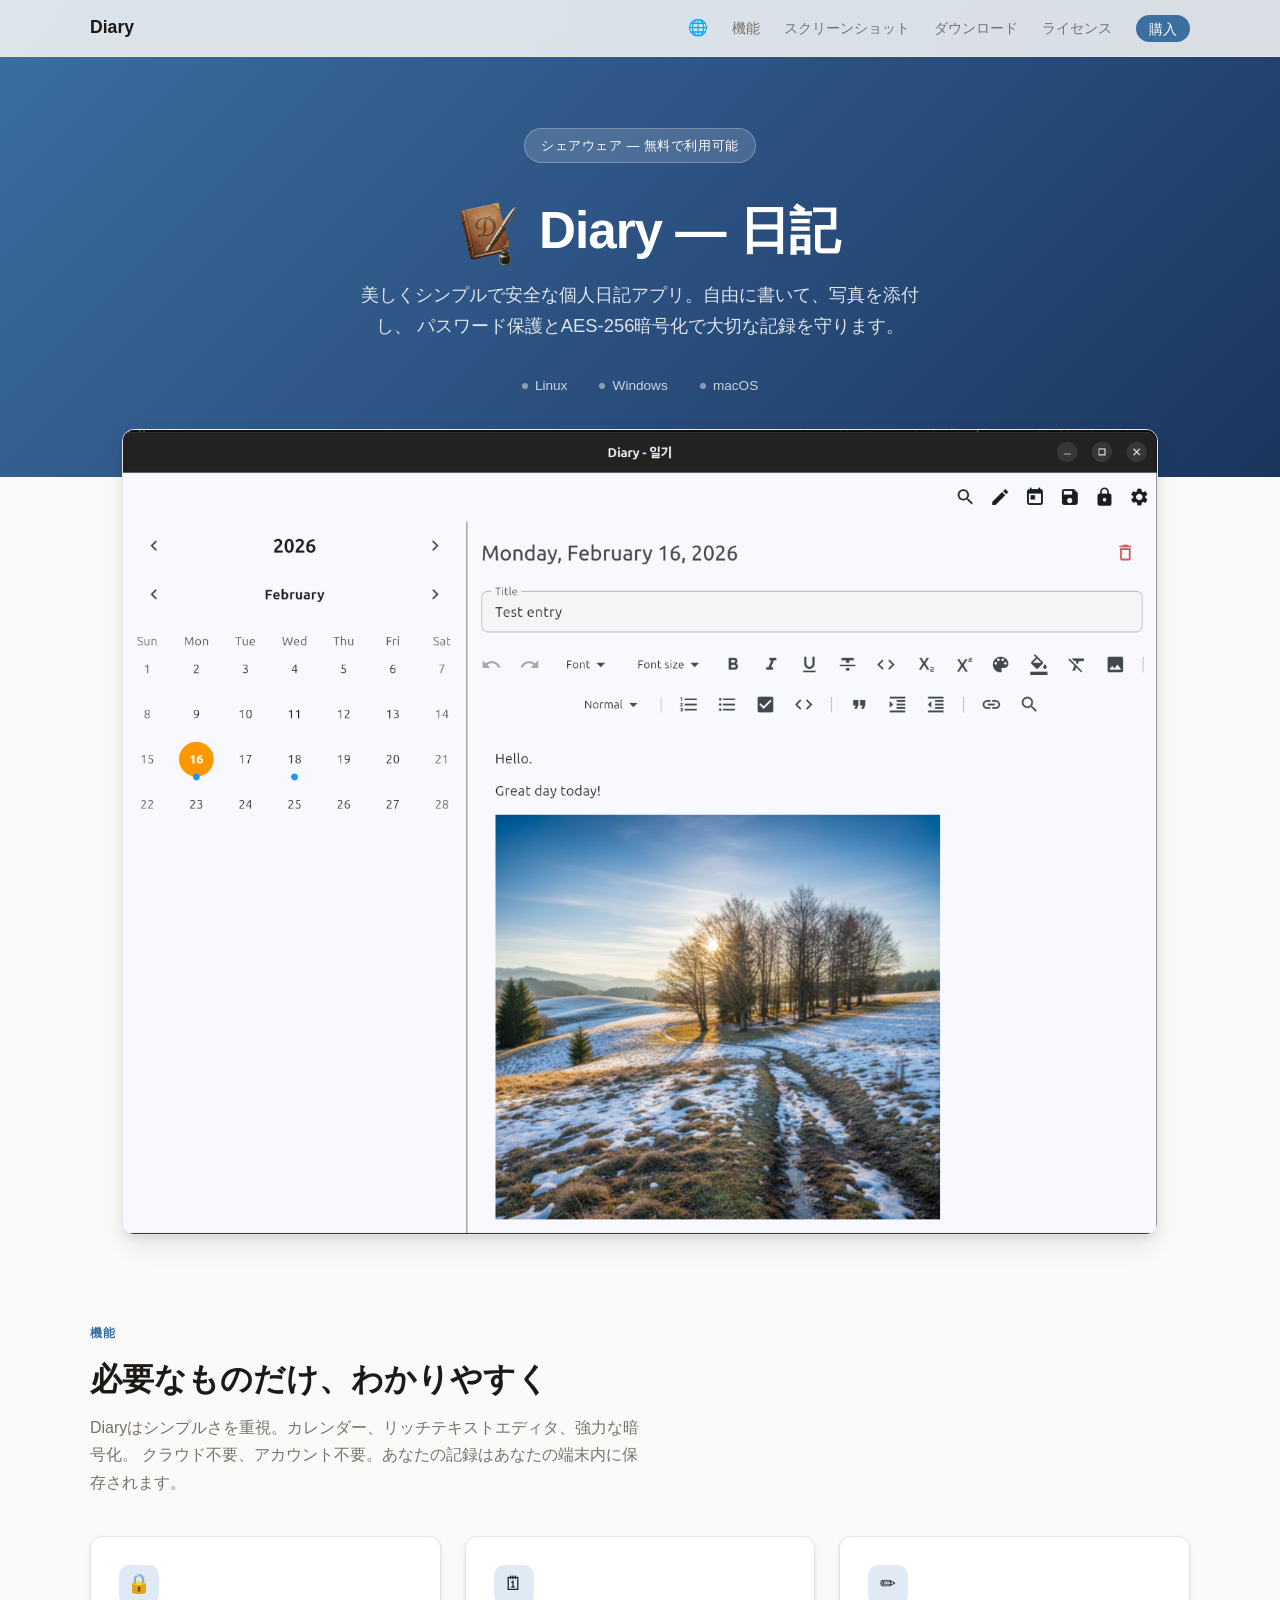
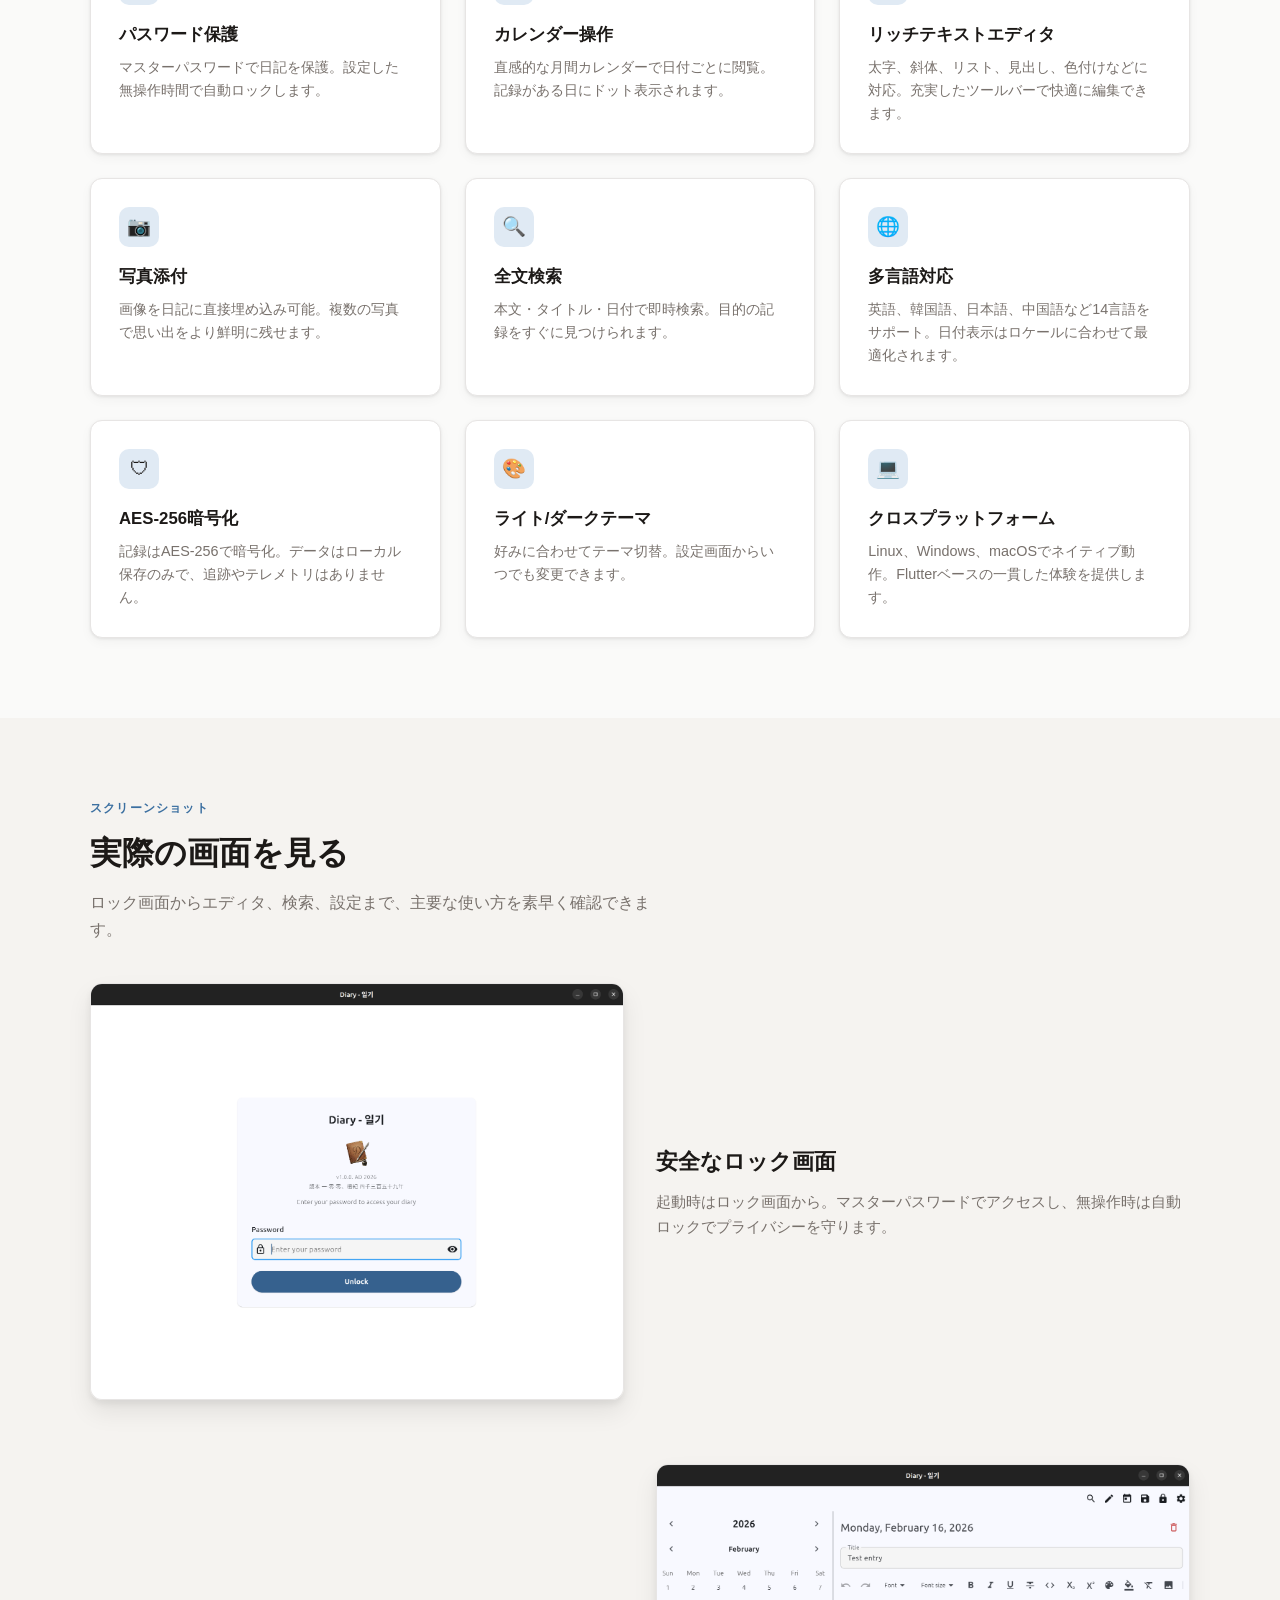
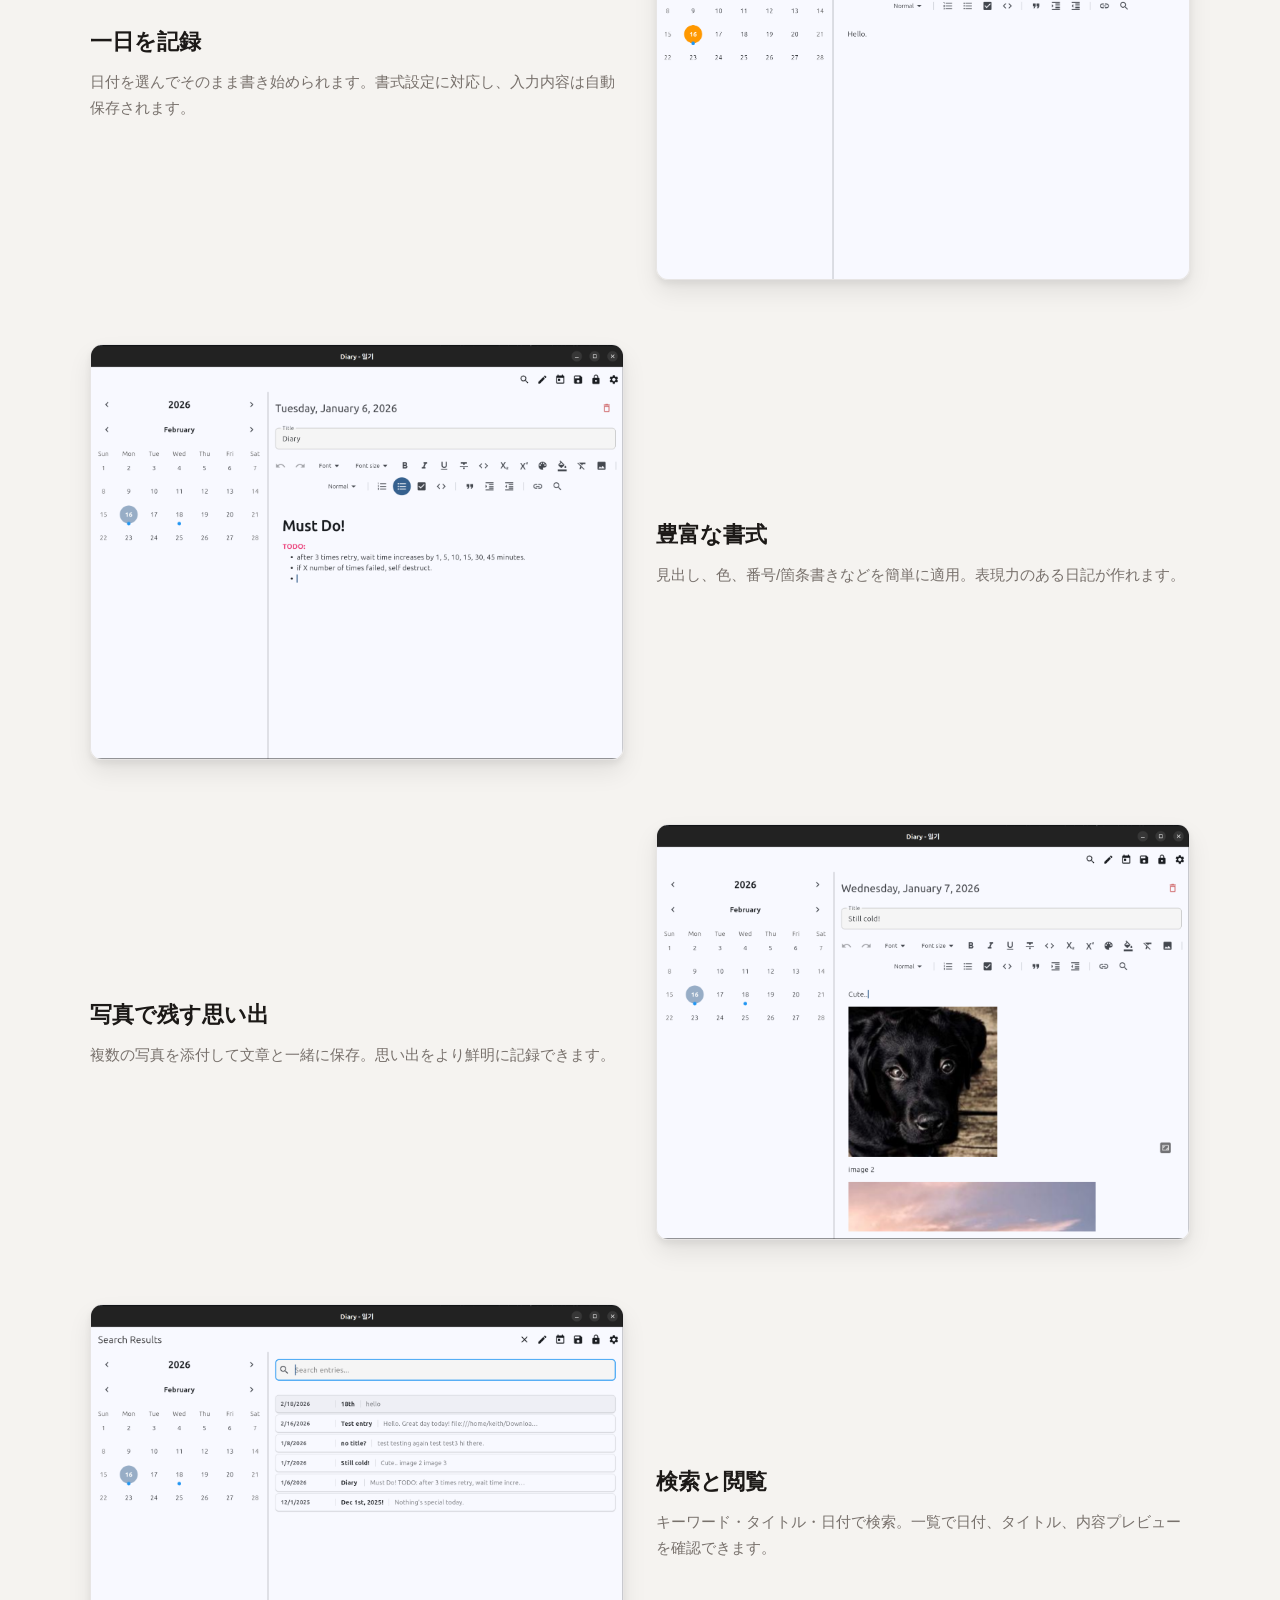
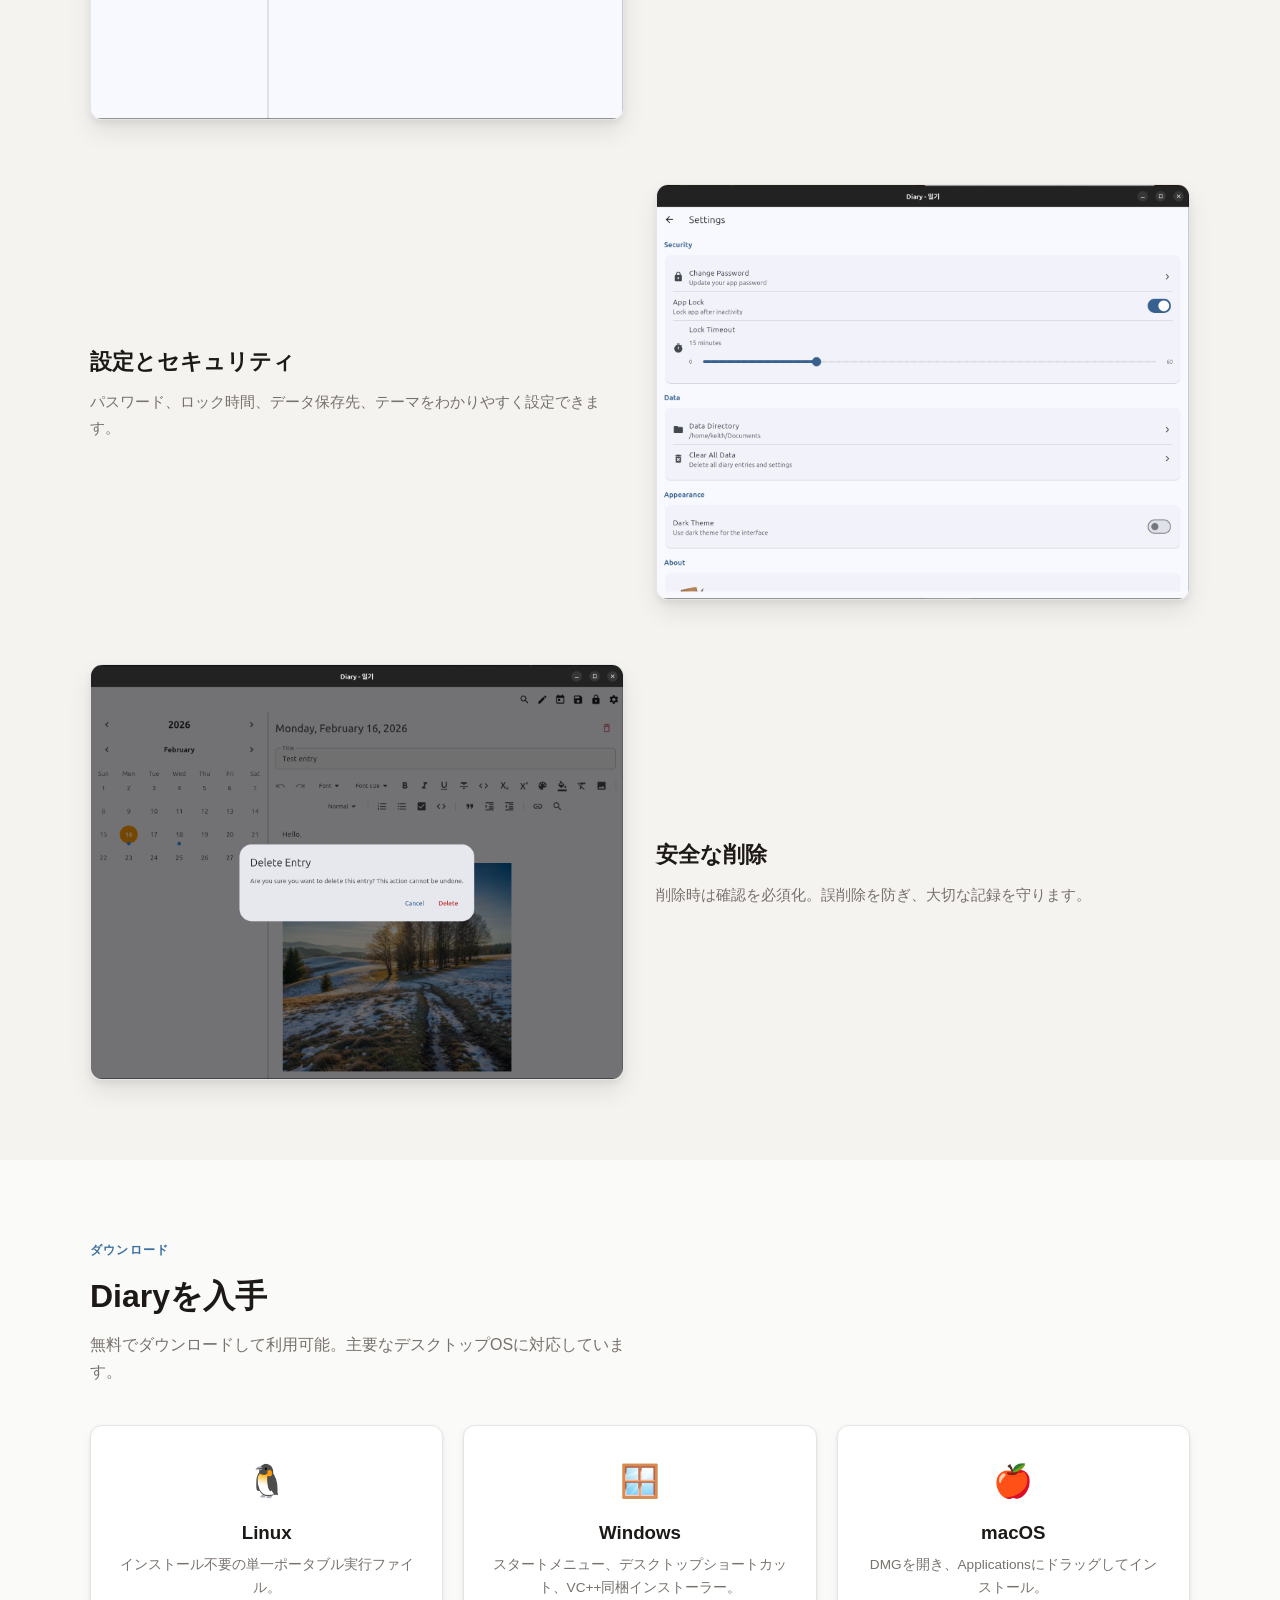
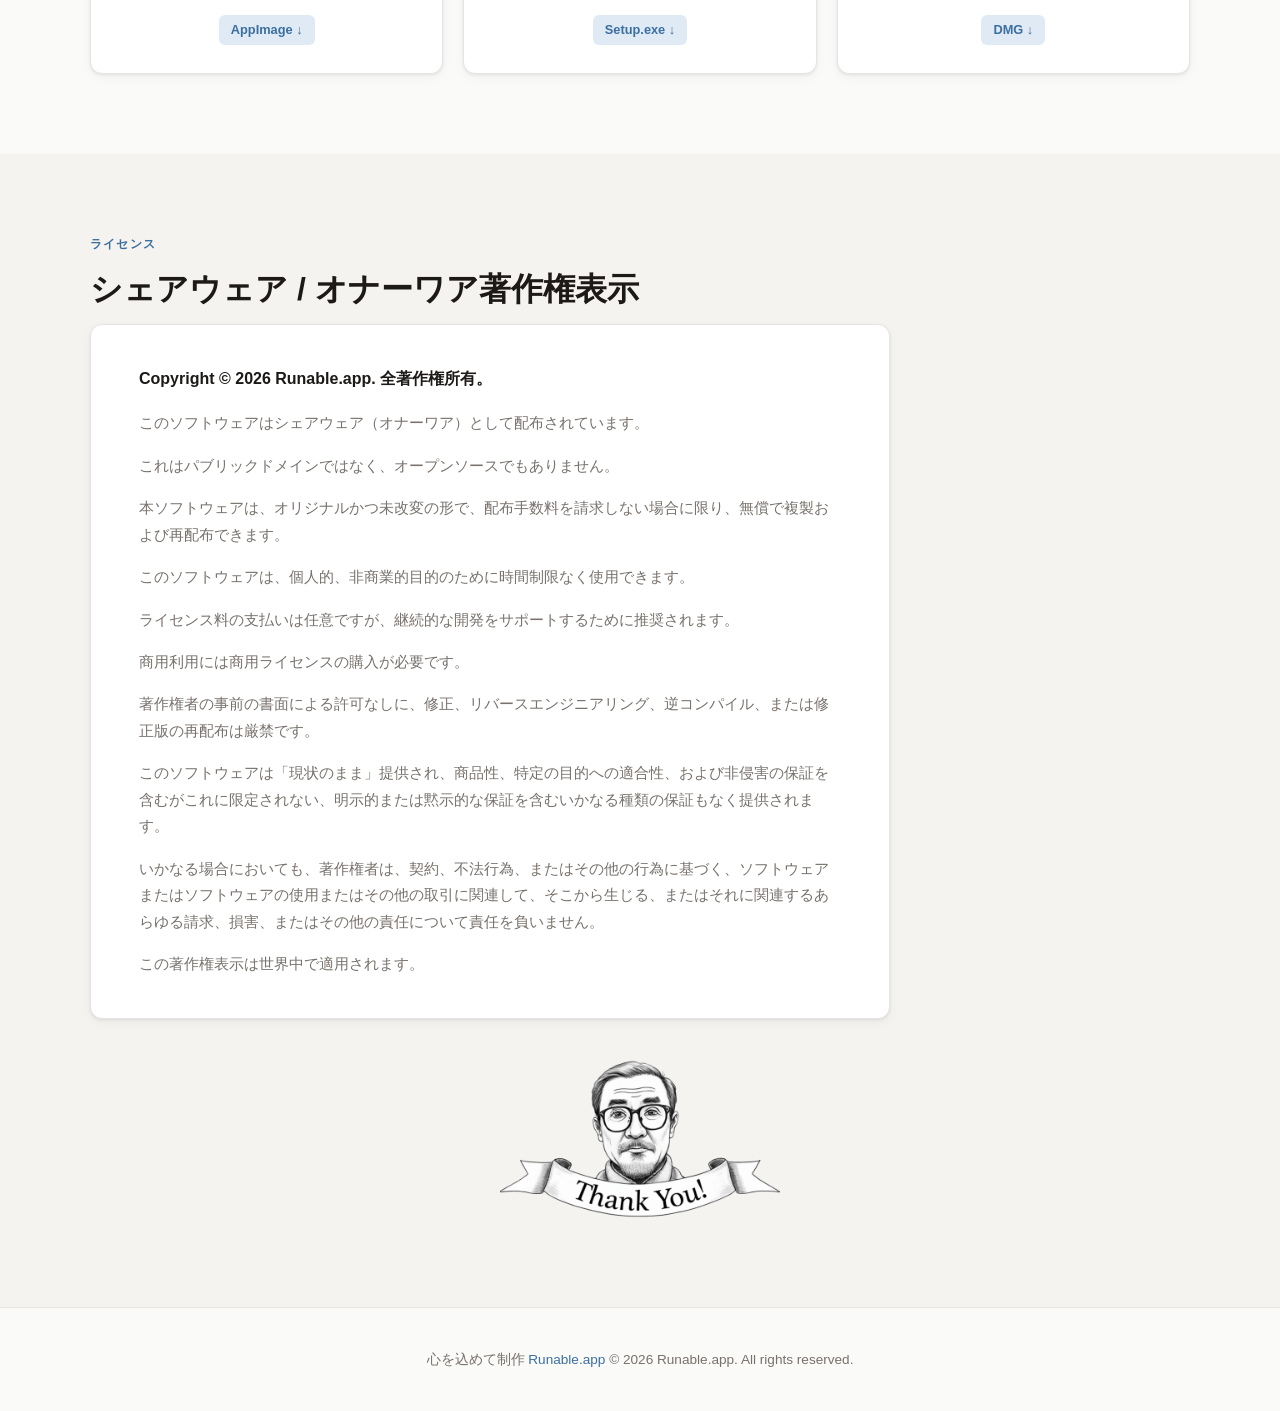
==== docs/ja.html @ 484df396 "Enhance index.html with language selector, update Google Analytics integration, and improve styling " ====
<!DOCTYPE html>
<html lang="ja">
<head>
  <!-- Google tag (gtag.js) -->
<script async src="https://www.googletagmanager.com/gtag/js?id=G-D95Y7T6LYM"></script>
<script>
  window.dataLayer = window.dataLayer || [];
  function gtag(){dataLayer.push(arguments);}
  gtag('js', new Date());
  gtag('config', 'G-D95Y7T6LYM');
</script>
  <meta charset="UTF-8">
  <meta name="viewport" content="width=device-width, initial-scale=1.0">
  <title>Diary - 安全な個人日記アプリ</title>
  <link rel="icon" href="https://runableapp.github.io/i/favicon.ico" type="image/x-icon">
  <link rel="stylesheet" href="style.css">
<script async src="https://www.googletagmanager.com/gtag/js?id=G-D95Y7T6LYM"></script>
</head>
<body>

<nav>
  <div class="inner">
    <a href="#" class="brand">Diary</a>
    <ul>
      <li class="language-menu">
        <button type="button" class="language-button" aria-label="言語を変更" title="言語を変更" aria-expanded="false" aria-haspopup="true">
          <span class="language-emoji" aria-hidden="true">🌐</span>
        </button>
        <div class="language-dropdown" role="menu" aria-label="言語セレクター">
          <a href="ko.html" role="menuitem">한국어</a>
          <a href="zh.html" role="menuitem">中文</a>
          <a href="ja.html" role="menuitem">日本語</a>
          <a href="index.html" role="menuitem">English</a>
        </div>
      </li>
      <li><a href="#features">機能</a></li>
      <li><a href="#screenshots">スクリーンショット</a></li>
      <li><a href="#download">ダウンロード</a></li>
      <li><a href="#license">ライセンス</a></li>
      <li><a href="https://buy.polar.sh/polar_cl_9izz0dtlD6JkQ9uSL1QdoynWDu4lepYG2X2MA3uPFGn" class="buy-button">購入</a></li>
    </ul>
  </div>
</nav>

<section class="hero">
  <div class="badge">シェアウェア &mdash; 無料で利用可能</div>
  <h1 class="hero-title">
    <img src="i/diary.png" alt="Diaryアプリアイコン">
    <span>Diary &mdash; 日記</span>
  </h1>
  <p class="subtitle">
    美しくシンプルで安全な個人日記アプリ。自由に書いて、写真を添付し、
    パスワード保護とAES-256暗号化で大切な記録を守ります。
  </p>
  <div class="platforms">
    <span>Linux</span><span>Windows</span><span>macOS</span>
  </div>
</section>

<div class="showcase">
  <img src="i/entry_with_photo.png" alt="写真付きの日記エントリー画面">
</div>

<section id="features">
  <div class="container">
    <p class="section-label">機能</p>
    <h2 class="section-title">必要なものだけ、わかりやすく</h2>
    <p class="section-desc">
      Diaryはシンプルさを重視。カレンダー、リッチテキストエディタ、強力な暗号化。
      クラウド不要、アカウント不要。あなたの記録はあなたの端末内に保存されます。
    </p>
    <div class="features-grid">
      <div class="feature-card"><div class="icon">&#x1F512;</div><h3>パスワード保護</h3><p>マスターパスワードで日記を保護。設定した無操作時間で自動ロックします。</p></div>
      <div class="feature-card"><div class="icon">&#x1F5D3;</div><h3>カレンダー操作</h3><p>直感的な月間カレンダーで日付ごとに閲覧。記録がある日にドット表示されます。</p></div>
      <div class="feature-card"><div class="icon">&#x270F;</div><h3>リッチテキストエディタ</h3><p>太字、斜体、リスト、見出し、色付けなどに対応。充実したツールバーで快適に編集できます。</p></div>
      <div class="feature-card"><div class="icon">&#x1F4F7;</div><h3>写真添付</h3><p>画像を日記に直接埋め込み可能。複数の写真で思い出をより鮮明に残せます。</p></div>
      <div class="feature-card"><div class="icon">&#x1F50D;</div><h3>全文検索</h3><p>本文・タイトル・日付で即時検索。目的の記録をすぐに見つけられます。</p></div>
      <div class="feature-card"><div class="icon">&#x1F310;</div><h3>多言語対応</h3><p>英語、韓国語、日本語、中国語など14言語をサポート。日付表示はロケールに合わせて最適化されます。</p></div>
      <div class="feature-card"><div class="icon">&#x1F6E1;</div><h3>AES-256暗号化</h3><p>記録はAES-256で暗号化。データはローカル保存のみで、追跡やテレメトリはありません。</p></div>
      <div class="feature-card"><div class="icon">&#x1F3A8;</div><h3>ライト/ダークテーマ</h3><p>好みに合わせてテーマ切替。設定画面からいつでも変更できます。</p></div>
      <div class="feature-card"><div class="icon">&#x1F4BB;</div><h3>クロスプラットフォーム</h3><p>Linux、Windows、macOSでネイティブ動作。Flutterベースの一貫した体験を提供します。</p></div>
    </div>
  </div>
</section>

<section id="screenshots" class="alt">
  <div class="container">
    <p class="section-label">スクリーンショット</p>
    <h2 class="section-title">実際の画面を見る</h2>
    <p class="section-desc">ロック画面からエディタ、検索、設定まで、主要な使い方を素早く確認できます。</p>

    <div class="screenshot-row"><img src="i/main-lock-screen.png" alt="パスワード入力のロック画面"><div class="text"><h3>安全なロック画面</h3><p>起動時はロック画面から。マスターパスワードでアクセスし、無操作時は自動ロックでプライバシーを守ります。</p></div></div>
    <div class="screenshot-row reverse"><img src="i/entry.png" alt="カレンダーとツールバー付き編集画面"><div class="text"><h3>一日を記録</h3><p>日付を選んでそのまま書き始められます。書式設定に対応し、入力内容は自動保存されます。</p></div></div>
    <div class="screenshot-row"><img src="i/entry_font_and_list.png" alt="見出しや色やリストの書式例"><div class="text"><h3>豊富な書式</h3><p>見出し、色、番号/箇条書きなどを簡単に適用。表現力のある日記が作れます。</p></div></div>
    <div class="screenshot-row reverse"><img src="i/multiple_photos.png" alt="複数画像入りエントリー"><div class="text"><h3>写真で残す思い出</h3><p>複数の写真を添付して文章と一緒に保存。思い出をより鮮明に記録できます。</p></div></div>
    <div class="screenshot-row"><img src="i/list_search.png" alt="検索結果一覧画面"><div class="text"><h3>検索と閲覧</h3><p>キーワード・タイトル・日付で検索。一覧で日付、タイトル、内容プレビューを確認できます。</p></div></div>
    <div class="screenshot-row reverse"><img src="i/settings.png" alt="セキュリティと表示設定画面"><div class="text"><h3>設定とセキュリティ</h3><p>パスワード、ロック時間、データ保存先、テーマをわかりやすく設定できます。</p></div></div>
    <div class="screenshot-row"><img src="i/delete_entry.png" alt="削除確認ダイアログ"><div class="text"><h3>安全な削除</h3><p>削除時は確認を必須化。誤削除を防ぎ、大切な記録を守ります。</p></div></div>
  </div>
</section>

<section id="download">
  <div class="container">
    <p class="section-label">ダウンロード</p>
    <h2 class="section-title">Diaryを入手</h2>
    <p class="section-desc">無料でダウンロードして利用可能。主要なデスクトップOSに対応しています。</p>
    <div class="download-grid">
      <a href="files/diary-1.0.0-x86_64.AppImage" class="download-card" download><div class="os">&#x1F427;</div><h3>Linux</h3><p>インストール不要の単一ポータブル実行ファイル。</p><span class="format">AppImage &darr;</span></a>
      <a href="files/diary-windows-x64-setup.exe" class="download-card" download><div class="os">&#x1FA9F;</div><h3>Windows</h3><p>スタートメニュー、デスクトップショートカット、VC++同梱インストーラー。</p><span class="format">Setup.exe &darr;</span></a>
      <a href="files/diary-macos.dmg" class="download-card" download><div class="os">&#x1F34E;</div><h3>macOS</h3><p>DMGを開き、Applicationsにドラッグしてインストール。</p><span class="format">DMG &darr;</span></a>
    </div>
  </div>
</section>

<section id="license" class="alt">
  <div class="container">
    <p class="section-label">ライセンス</p>
    <h2 class="section-title">シェアウェア / オナーワア著作権表示</h2>
    <div class="license-box">
      <p>Copyright &copy; 2026 <a href="https://runable.app">Runable.app</a>. 全著作権所有。</p>
      <p>このソフトウェアはシェアウェア（オナーワア）として配布されています。</p>
      <p>これはパブリックドメインではなく、オープンソースでもありません。</p>
      <p>本ソフトウェアは、オリジナルかつ未改変の形で、配布手数料を請求しない場合に限り、無償で複製および再配布できます。</p>
      <p>このソフトウェアは、個人的、非商業的目的のために時間制限なく使用できます。</p>
      <p>ライセンス料の支払いは任意ですが、継続的な開発をサポートするために推奨されます。</p>
      <p>商用利用には商用ライセンスの購入が必要です。</p>
      <p>著作権者の事前の書面による許可なしに、修正、リバースエンジニアリング、逆コンパイル、または修正版の再配布は厳禁です。</p>
      <p>このソフトウェアは「現状のまま」提供され、商品性、特定の目的への適合性、および非侵害の保証を含むがこれに限定されない、明示的または黙示的な保証を含むいかなる種類の保証もなく提供されます。</p>
      <p>いかなる場合においても、著作権者は、契約、不法行為、またはその他の行為に基づく、ソフトウェアまたはソフトウェアの使用またはその他の取引に関連して、そこから生じる、またはそれに関連するあらゆる請求、損害、またはその他の責任について責任を負いません。</p>
      <p>この著作権表示は世界中で適用されます。</p>
    </div>
    <div style="text-align: center; margin-top: 2.5rem;">
      <img src="i/runable-thankyou-midsize.webp" alt="Runable.app からの感謝メッセージ" style="max-width: 280px; border-radius: 12px;">
    </div>
  </div>
</section>

<footer>
  <p>心を込めて制作 <a href="https://runable.app" style="text-decoration: none;">Runable.app</a> &copy; 2026 Runable.app. All rights reserved.</p>
</footer>

<script src="script.js"></script>
</body>
</html>
---- docs/style.css ----
:root {
  --bg: #fafaf9;
  --fg: #1c1917;
  --muted: #78716c;
  --accent: #3b6fa0;
  --accent-light: #e0eaf4;
  --card-bg: #ffffff;
  --card-border: #e7e5e4;
  --hero-bg: linear-gradient(135deg, #3b6fa0 0%, #2c5282 50%, #1a365d 100%);
  --section-alt: #f5f3f0;
  --radius: 12px;
  --shadow: 0 1px 3px rgba(0,0,0,0.08), 0 4px 12px rgba(0,0,0,0.04);
  --shadow-lg: 0 4px 6px rgba(0,0,0,0.06), 0 12px 24px rgba(0,0,0,0.08);
}

* { margin: 0; padding: 0; box-sizing: border-box; }

body {
  font-family: -apple-system, BlinkMacSystemFont, 'Segoe UI', Roboto, 'Noto Sans', sans-serif;
  color: var(--fg);
  background: var(--bg);
  line-height: 1.7;
  -webkit-font-smoothing: antialiased;
}

/* ---- NAV ---- */
nav {
  position: fixed; top: 0; width: 100%; z-index: 100;
  background: rgba(250,250,249,0.85);
  backdrop-filter: blur(12px);
  border-bottom: 1px solid var(--card-border);
  padding: 0 2rem;
}
nav .inner {
  max-width: 1100px; margin: auto;
  display: flex; align-items: center; justify-content: space-between;
  height: 56px;
}
nav .brand {
  display: flex; align-items: center; gap: .5rem;
  font-weight: 700; font-size: 1.1rem; color: var(--fg);
  text-decoration: none;
}
nav .brand img { width: 28px; height: 28px; border-radius: 6px; }
nav ul { list-style: none; display: flex; gap: 1.5rem; }
nav a { color: var(--muted); text-decoration: none; font-size: .9rem; transition: color .2s; }
nav a:hover { color: var(--fg); }
nav a.buy-button {
  color: #fff;
  background: var(--accent);
  padding: .35rem .8rem;
  border-radius: 999px;
  line-height: 1;
}
nav a.buy-button:hover {
  color: #fff;
  filter: brightness(1.05);
}
.language-menu {
  position: relative;
}
button.language-button {
  border: none;
  background: transparent;
  padding: 0;
  cursor: pointer;
  display: inline-flex;
  align-items: center;
  justify-content: center;
}
.language-emoji {
  font-size: 1rem;
  line-height: 1;
}
.language-dropdown {
  position: absolute;
  top: calc(100% + .6rem);
  right: 0;
  min-width: 140px;
  background: #fff;
  border: 1px solid var(--card-border);
  border-radius: 10px;
  box-shadow: var(--shadow-lg);
  padding: .4rem;
  opacity: 0;
  visibility: hidden;
  transform: translateY(-4px);
  pointer-events: none;
  transition: opacity .15s ease, transform .15s ease, visibility .15s ease;
  z-index: 200;
}
.language-menu.open .language-dropdown {
  opacity: 1;
  visibility: visible;
  transform: translateY(0);
  pointer-events: auto;
}
.language-dropdown a {
  display: block;
  padding: .35rem .55rem;
  border-radius: 8px;
  color: var(--fg);
  text-decoration: none;
  font-size: .9rem;
}
.language-dropdown a:hover {
  background: var(--accent-light);
  color: var(--fg);
}

/* ---- HERO ---- */
.hero {
  background: var(--hero-bg);
  color: #fff;
  padding: 8rem 2rem 5rem;
  text-align: center;
}
.hero h1 {
  font-size: 3.2rem; font-weight: 800; letter-spacing: -.02em;
  margin-bottom: .25rem;
}
.hero-title {
  display: flex;
  align-items: center;
  justify-content: center;
  gap: .6rem;
}
.hero-title img {
  width: 88px;
  height: 88px;
  border-radius: 10px;
}
.hero .subtitle {
  font-size: 1.15rem; opacity: .85; margin-bottom: 2rem;
  max-width: 560px; margin-left: auto; margin-right: auto;
}
.hero .badge {
  display: inline-block;
  background: rgba(255,255,255,0.15);
  border: 1px solid rgba(255,255,255,0.25);
  border-radius: 999px;
  padding: .35rem 1rem;
  font-size: .8rem;
  letter-spacing: .04em;
  text-transform: uppercase;
  margin-bottom: 1.5rem;
}
.hero .platforms {
  display: flex; justify-content: center; gap: 2rem;
  font-size: .85rem; opacity: .75; margin-top: 1.5rem;
}
.hero .platforms span::before {
  content: ''; display: inline-block; width: 6px; height: 6px;
  background: rgba(255,255,255,.6); border-radius: 50%;
  margin-right: .45rem; vertical-align: middle;
}

/* ---- SCREENSHOT SHOWCASE ---- */
.showcase {
  max-width: 1100px; margin: -3rem auto 0; padding: 0 2rem;
  position: relative; z-index: 10;
}
.showcase img {
  width: 100%;
  border-radius: var(--radius);
  box-shadow: var(--shadow-lg);
  border: 1px solid var(--card-border);
}

/* ---- SECTIONS ---- */
section { padding: 5rem 2rem; }
section.alt { background: var(--section-alt); }
.container { max-width: 1100px; margin: auto; }
.section-label {
  font-size: .75rem; text-transform: uppercase; letter-spacing: .1em;
  color: var(--accent); font-weight: 700; margin-bottom: .5rem;
}
.section-title {
  font-size: 2rem; font-weight: 700; margin-bottom: .5rem;
}
.section-desc {
  color: var(--muted); max-width: 560px; margin-bottom: 2.5rem;
}

/* ---- FEATURES GRID ---- */
.features-grid {
  display: grid; grid-template-columns: repeat(auto-fit, minmax(300px, 1fr));
  gap: 1.5rem;
}
.feature-card {
  background: var(--card-bg);
  border: 1px solid var(--card-border);
  border-radius: var(--radius);
  padding: 1.75rem;
  box-shadow: var(--shadow);
  transition: box-shadow .2s, transform .2s;
}
.feature-card:hover {
  box-shadow: var(--shadow-lg);
  transform: translateY(-2px);
}
.feature-card .icon {
  width: 40px; height: 40px;
  background: var(--accent-light);
  border-radius: 10px;
  display: flex; align-items: center; justify-content: center;
  font-size: 1.2rem; margin-bottom: 1rem;
}
.feature-card h3 { font-size: 1.05rem; margin-bottom: .4rem; }
.feature-card p { color: var(--muted); font-size: .9rem; line-height: 1.6; }

/* ---- SCREENSHOT ROWS ---- */
.screenshot-row {
  display: grid; grid-template-columns: 1fr 1fr;
  gap: 2rem; align-items: center; margin-bottom: 4rem;
}
.screenshot-row:last-child { margin-bottom: 0; }
.screenshot-row.reverse { direction: rtl; }
.screenshot-row.reverse > * { direction: ltr; }
.screenshot-row img {
  width: 100%;
  border-radius: var(--radius);
  box-shadow: var(--shadow-lg);
  border: 1px solid var(--card-border);
}
.screenshot-row .text h3 {
  font-size: 1.4rem; font-weight: 700; margin-bottom: .5rem;
}
.screenshot-row .text p {
  color: var(--muted); font-size: .95rem; line-height: 1.7;
}

/* ---- DOWNLOADS ---- */
.download-grid {
  display: grid; grid-template-columns: repeat(auto-fit, minmax(220px, 1fr));
  gap: 1.25rem;
}
a.download-card {
  display: block; text-decoration: none; color: var(--fg);
}
.download-card {
  background: var(--card-bg);
  border: 1px solid var(--card-border);
  border-radius: var(--radius);
  padding: 1.75rem;
  text-align: center;
  box-shadow: var(--shadow);
  transition: box-shadow .2s, transform .2s;
}
.download-card:hover {
  box-shadow: var(--shadow-lg); transform: translateY(-2px);
}
.download-card .os { font-size: 2rem; margin-bottom: .5rem; }
.download-card h3 { margin-bottom: .25rem; }
.download-card p { color: var(--muted); font-size: .85rem; margin-bottom: 1rem; }
.download-card .format {
  display: inline-block;
  background: var(--accent-light); color: var(--accent);
  padding: .25rem .75rem; border-radius: 6px;
  font-size: .8rem; font-weight: 600;
}

/* ---- LICENSE ---- */
.license-box {
  background: var(--card-bg);
  border: 1px solid var(--card-border);
  border-radius: var(--radius);
  padding: 2.5rem 3rem;
  max-width: 800px;
  box-shadow: var(--shadow);
}
.license-box p {
  color: var(--muted); font-size: .92rem; line-height: 1.8;
  margin-bottom: 1rem;
}
.license-box p:first-child {
  color: var(--fg); font-weight: 600; font-size: 1rem;
}
.license-box p:last-child { margin-bottom: 0; }
.license-box a {
  color: inherit;
  text-decoration: none;
}

/* ---- FOOTER ---- */
footer {
  text-align: center;
  padding: 2.5rem 2rem;
  border-top: 1px solid var(--card-border);
  color: var(--muted);
  font-size: .85rem;
}
footer a { color: var(--accent); text-decoration: none; }

/* ---- RESPONSIVE ---- */
@media (max-width: 768px) {
  .hero h1 { font-size: 2.2rem; }
  .hero-title img { width: 68px; height: 68px; }
  .screenshot-row { grid-template-columns: 1fr; }
  .screenshot-row.reverse { direction: ltr; }
  nav ul { display: none; }
}
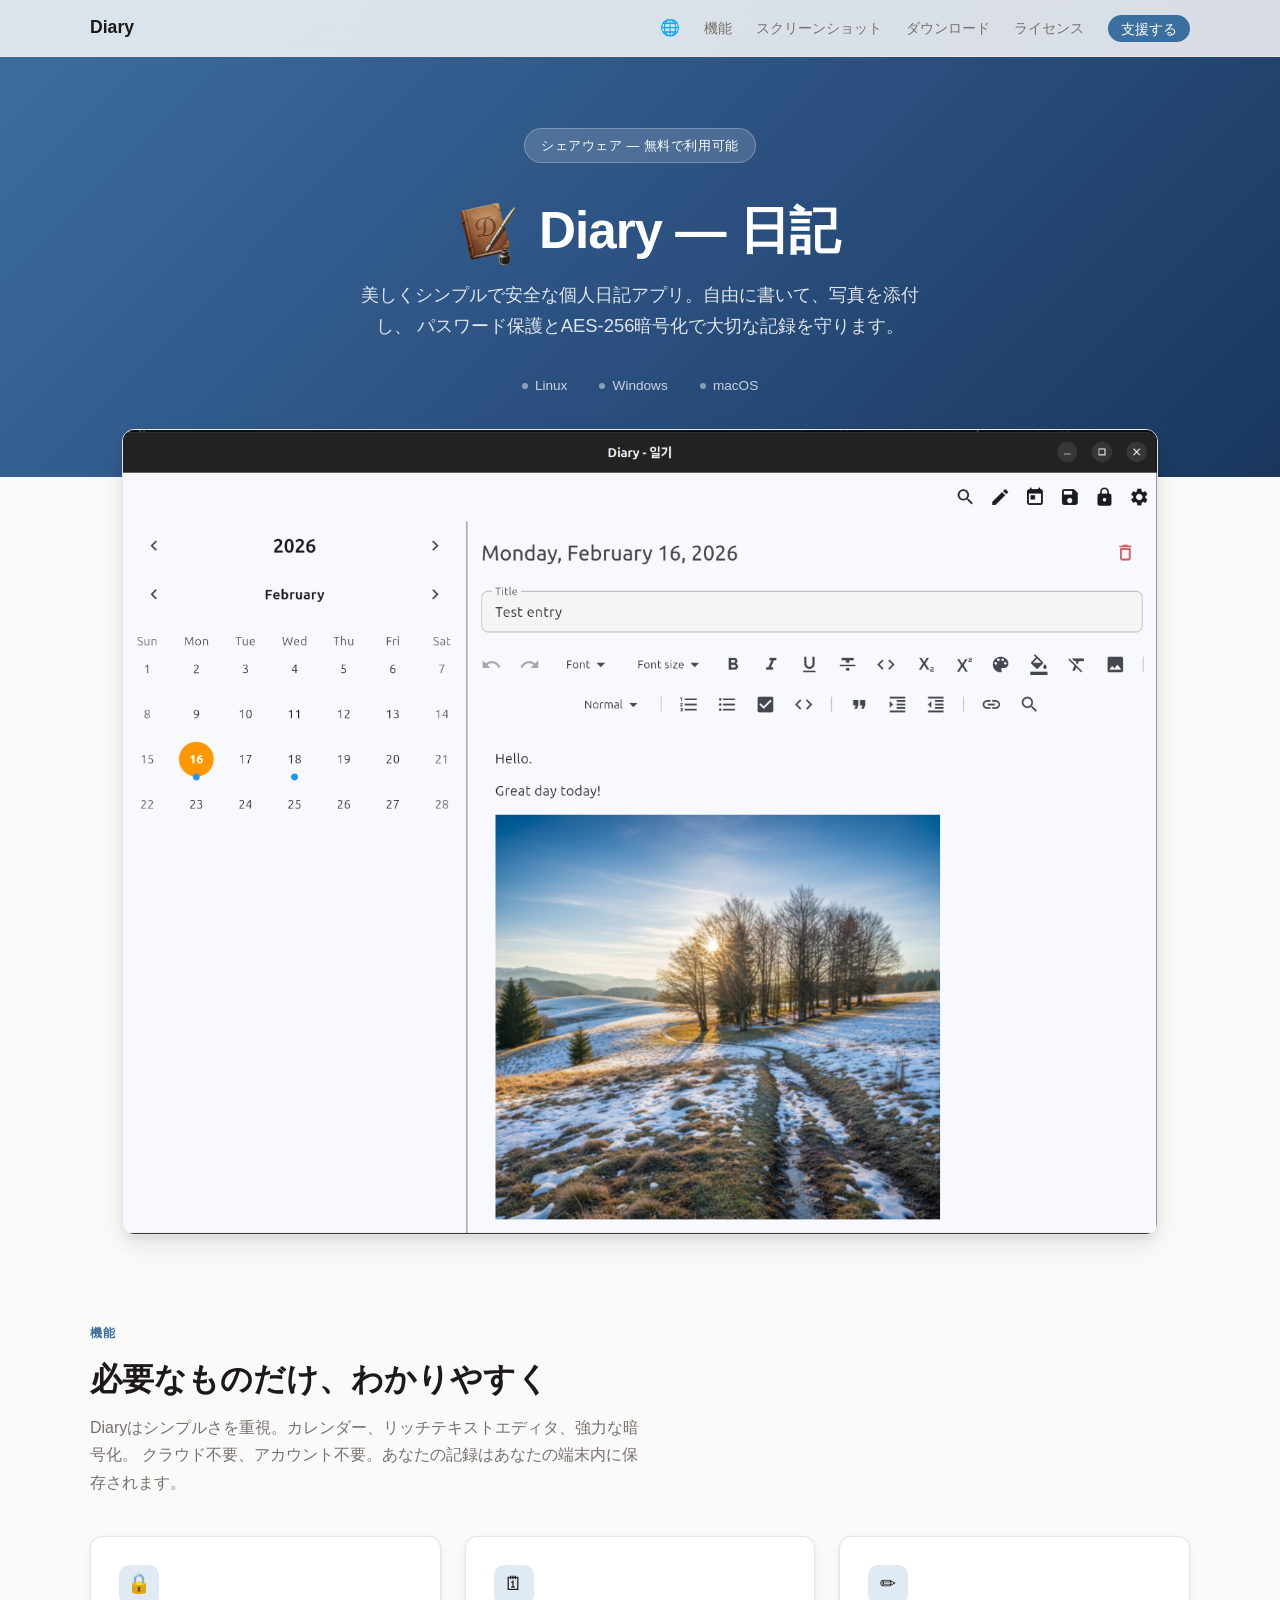
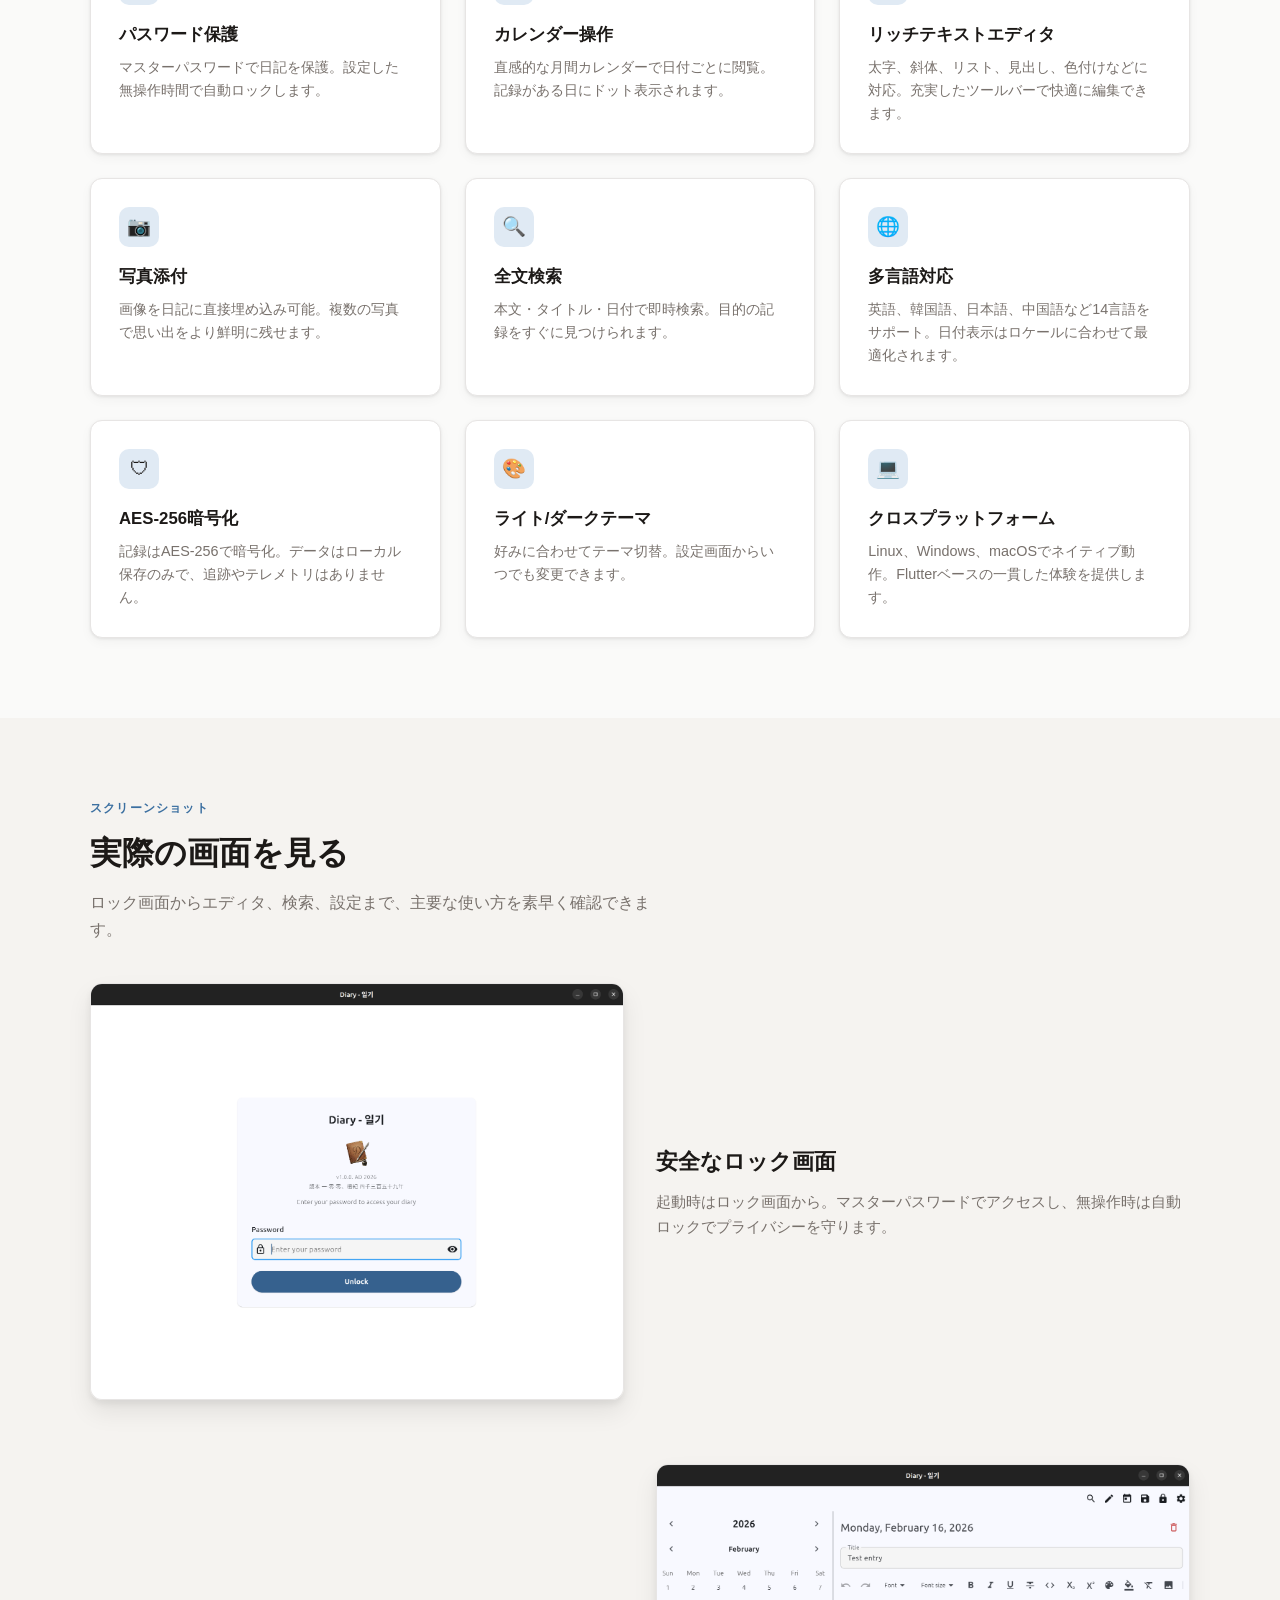
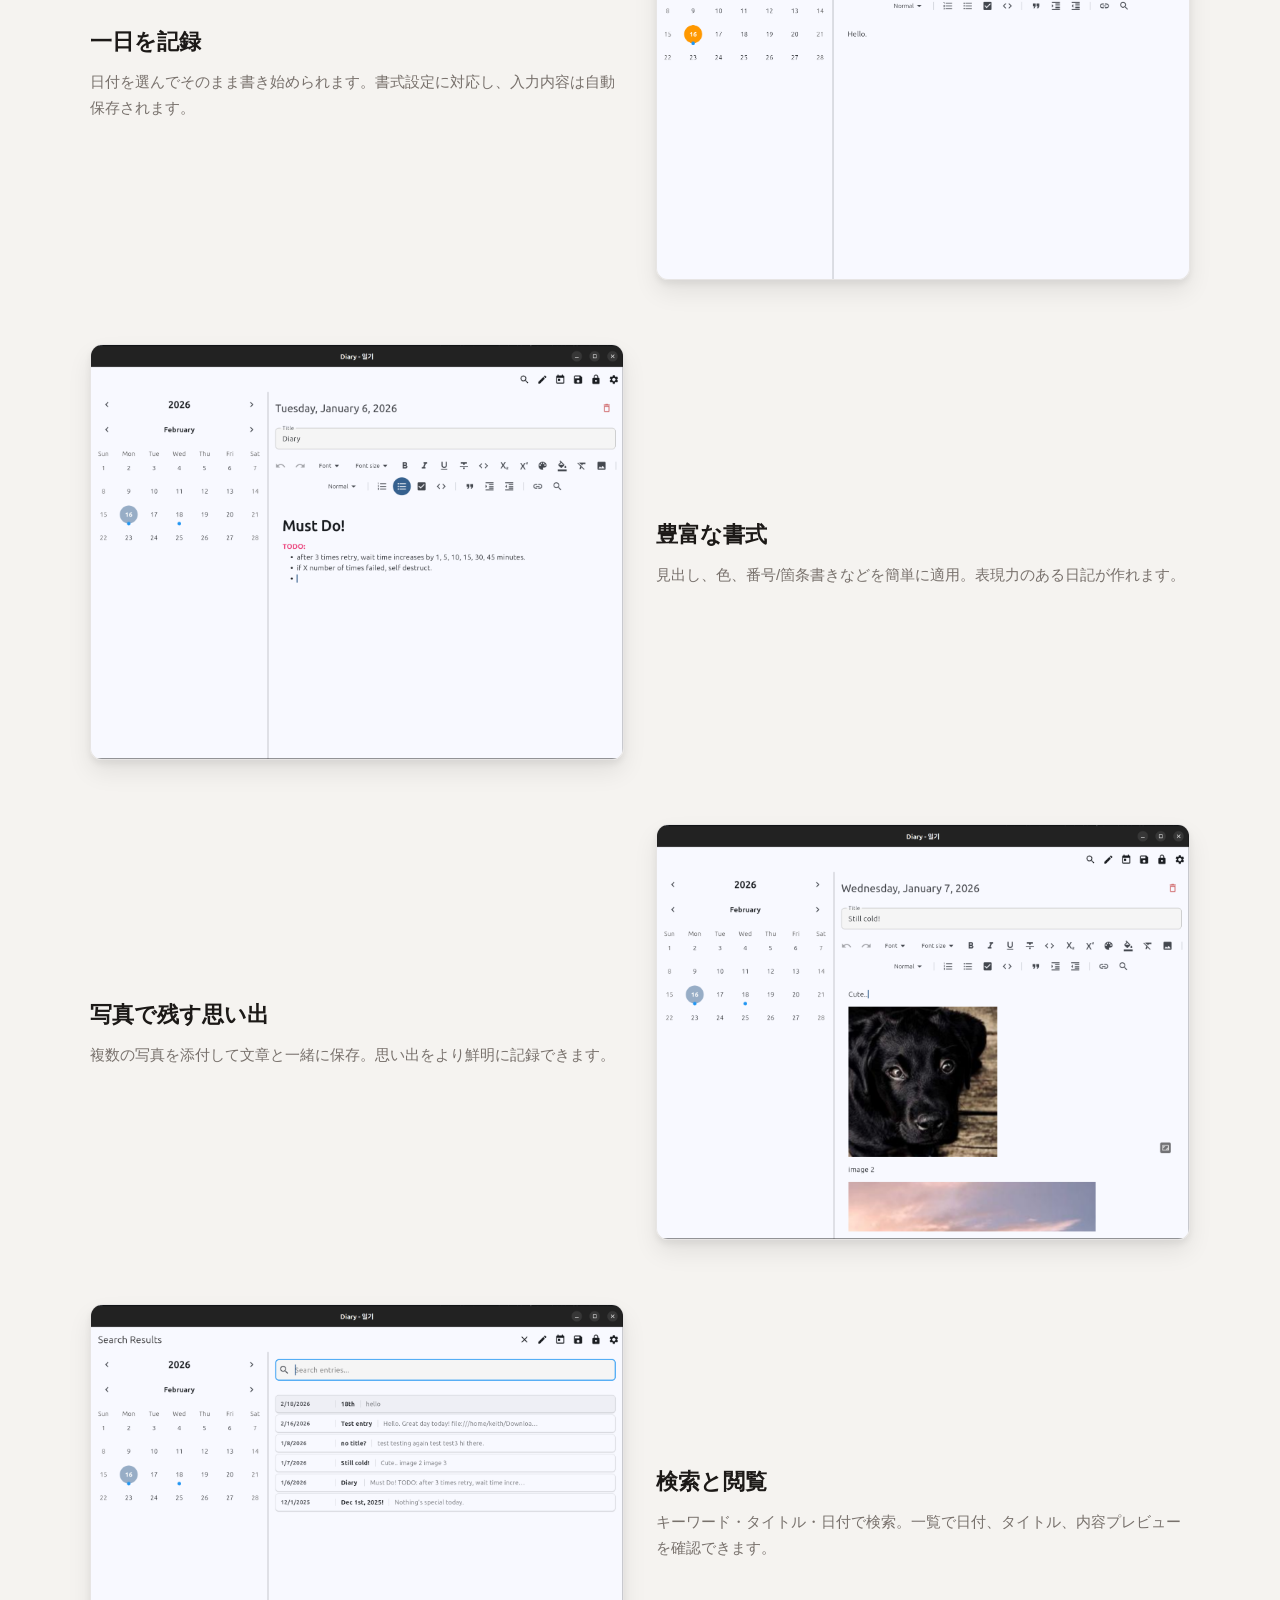
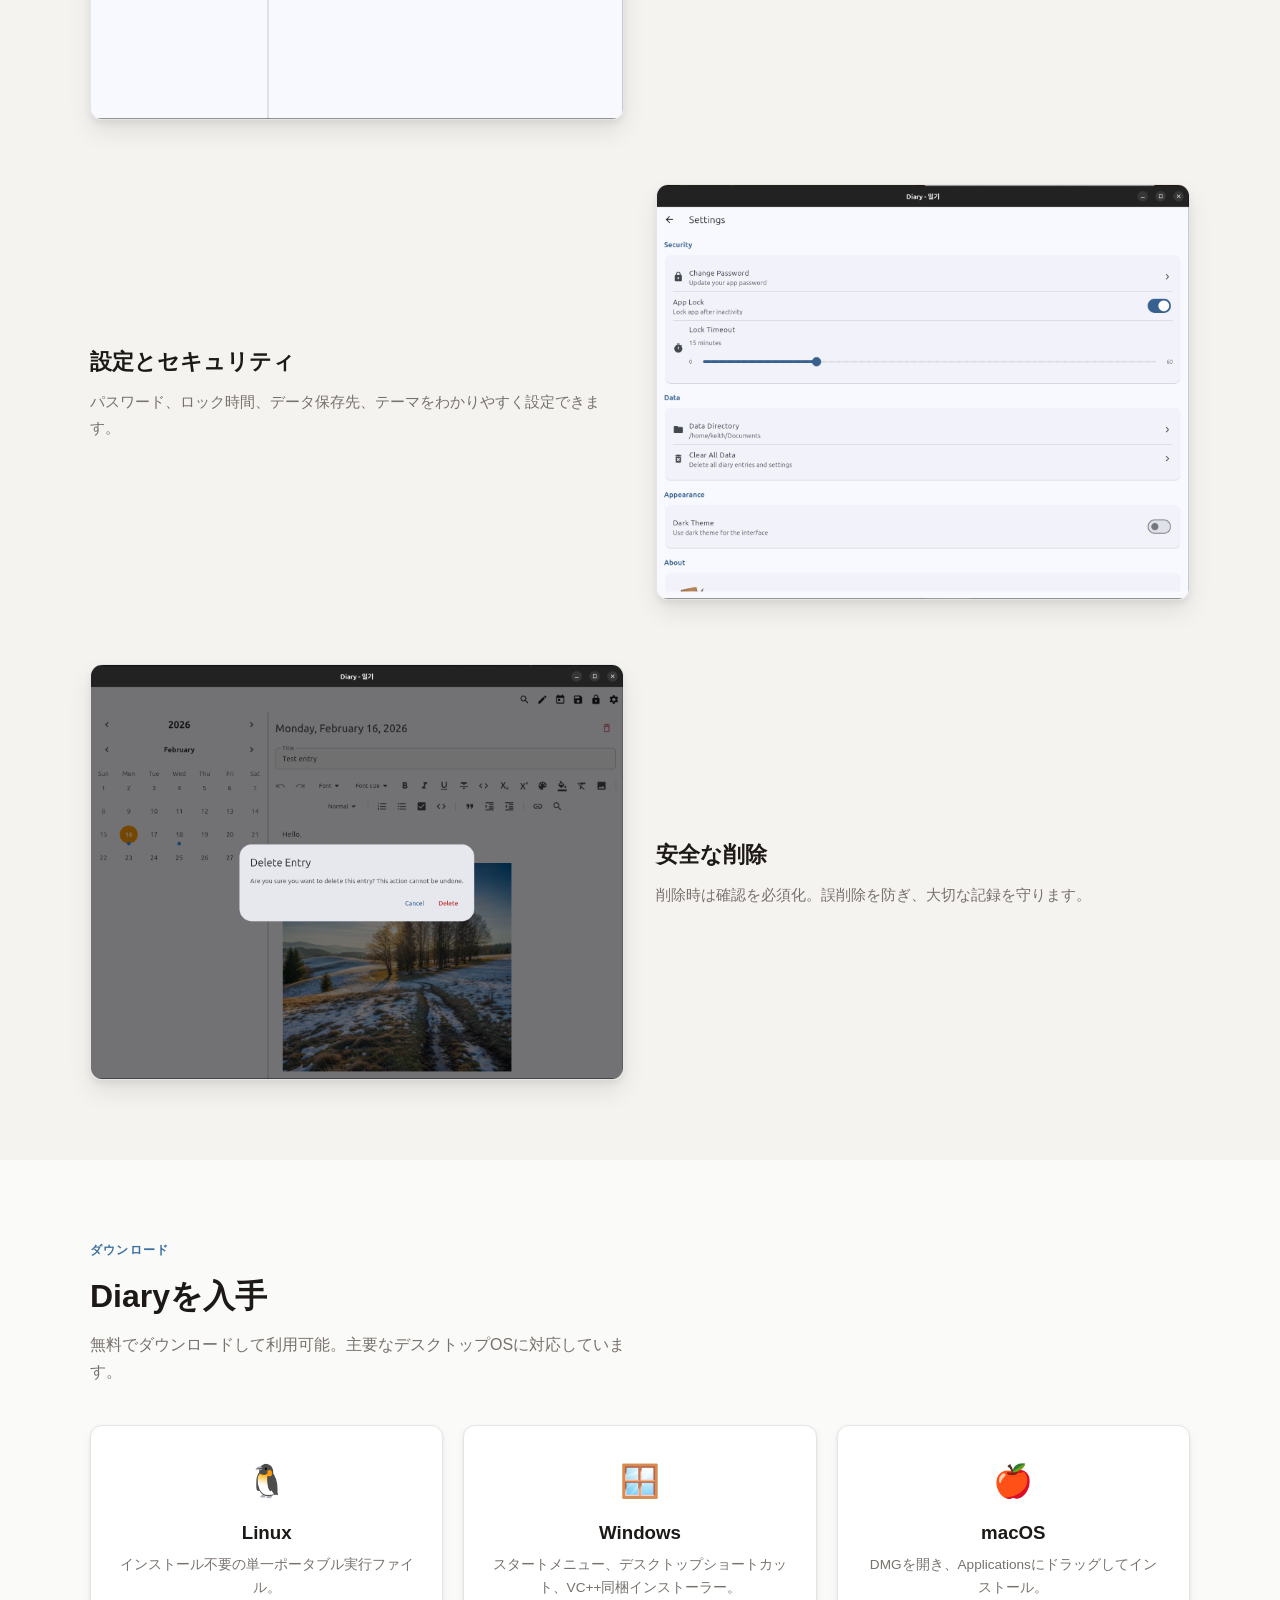
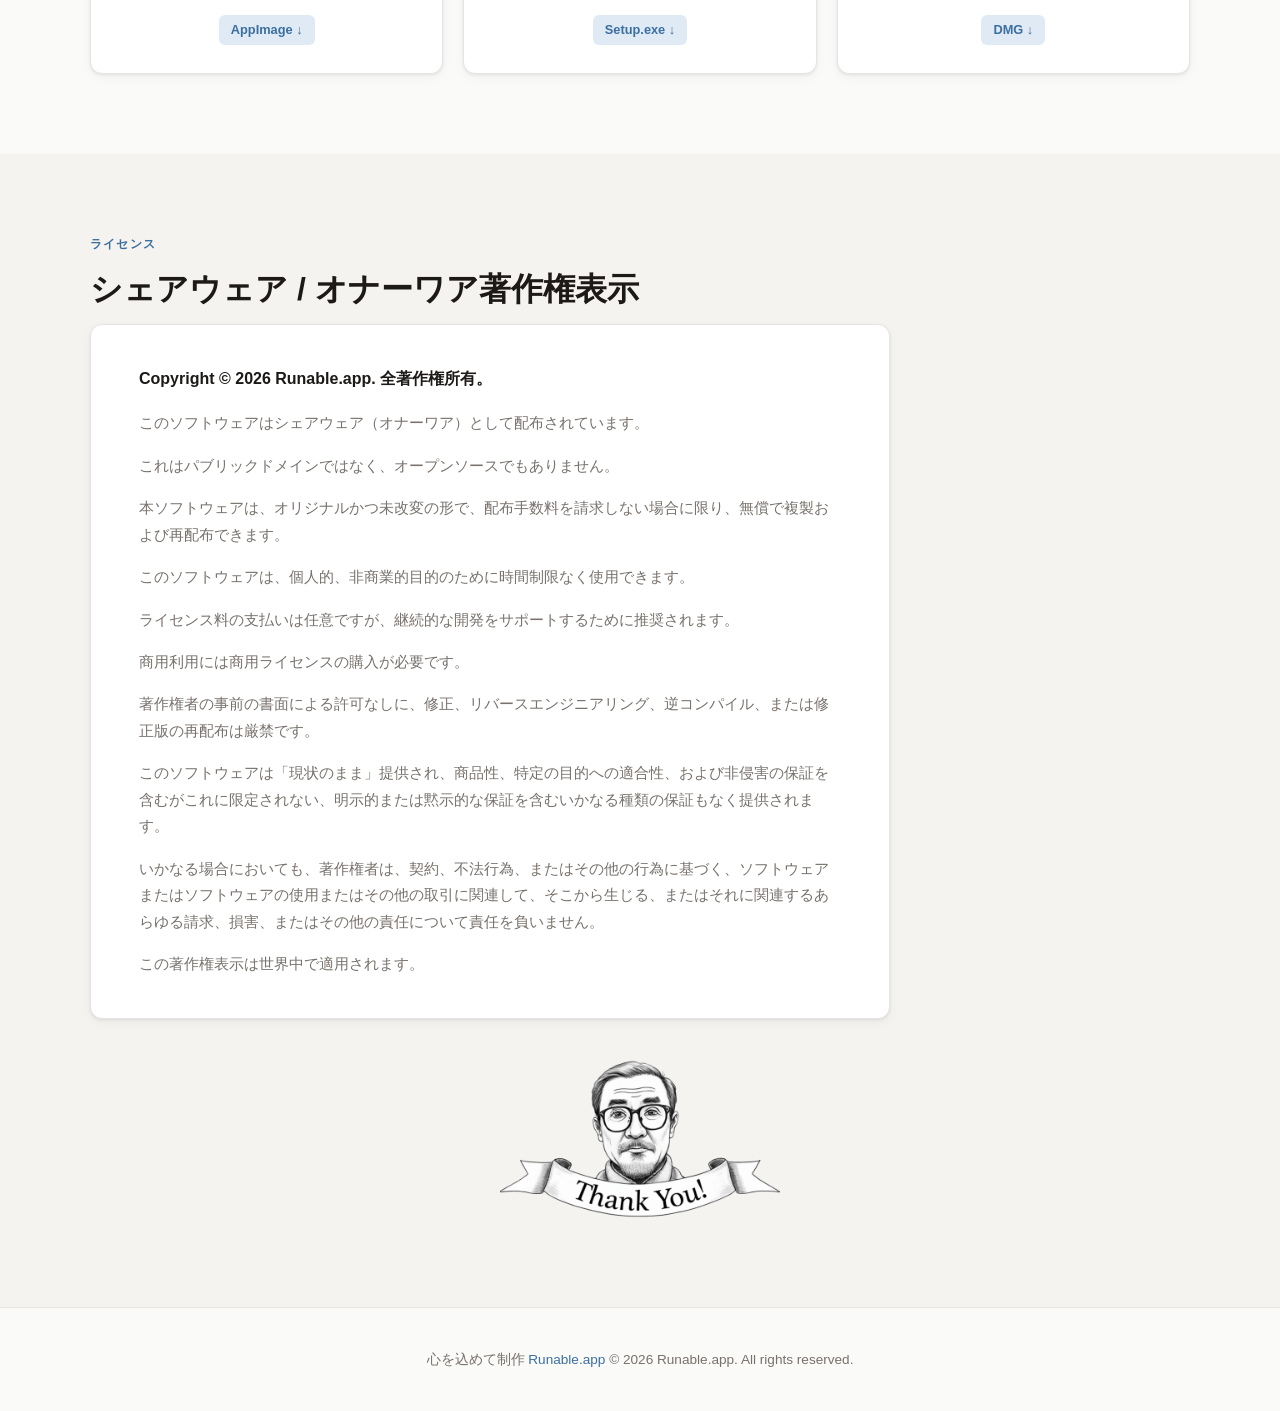
==== commit d7976eb7: "Update purchase links in multiple language documentation to reflect support for shareware/honorware" ====
--- a/docs/ja.html
+++ b/docs/ja.html
@@ -37,7 +37,7 @@
       <li><a href="#screenshots">スクリーンショット</a></li>
       <li><a href="#download">ダウンロード</a></li>
       <li><a href="#license">ライセンス</a></li>
-      <li><a href="https://buy.polar.sh/polar_cl_9izz0dtlD6JkQ9uSL1QdoynWDu4lepYG2X2MA3uPFGn" class="buy-button">購入</a></li>
+      <li><a href="https://buy.polar.sh/polar_cl_9izz0dtlD6JkQ9uSL1QdoynWDu4lepYG2X2MA3uPFGn" class="buy-button">支援する</a></li>
     </ul>
   </div>
 </nav>
